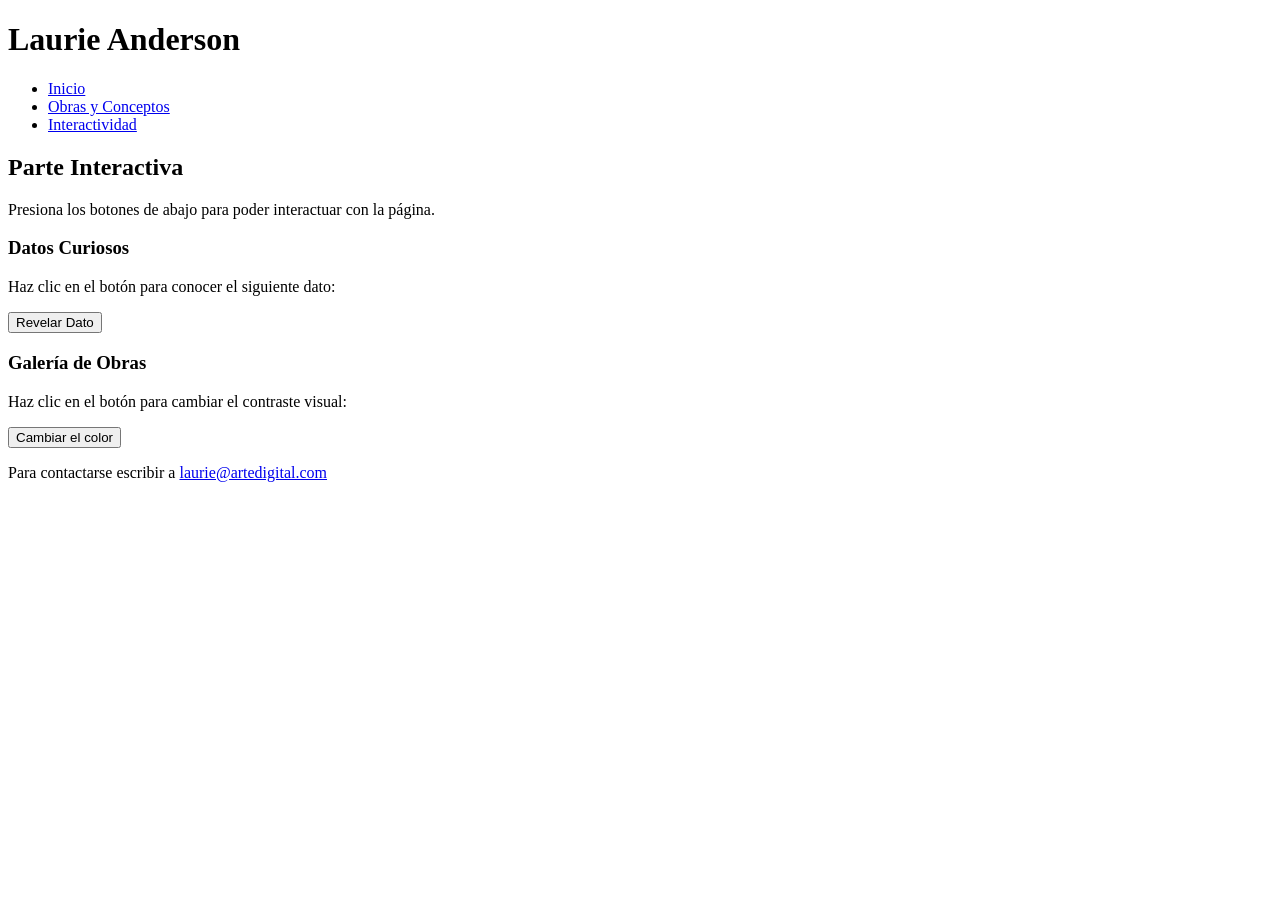
==== ejercicios/index.html @ 32c8f4b6 "Create index.html (ejercicios) Armado del index.html de la parte de ejercicios, quiero implementar l" ====
<!DOCTYPE html>
<html lang="es">
<head>
    <meta charset="UTF-8">
    <title>Interactividad | Laurie Anderson</title>
</head>
<body>
    <div class="contenedor">
        <header>
            <h1>Laurie Anderson</h1>
            <nav>
                <ul>
                    <li><a href="../index.html">Inicio</a></li>
                    <li><a href="../galeria/index.html">Obras y Conceptos</a></li>
                    <li><a href="index.html" class="activo">Interactividad</a></li>
                </ul>
            </nav>
        </header>
        <main>
            <h2>Parte Interactiva</h2>
            <p>Presiona los botones de abajo para poder interactuar con la página.</p>
            <section>
                <h3>Datos Curiosos</h3>
                <p>Haz clic en el botón para conocer el siguiente dato:</p>
                <button>Revelar Dato</button>
            </section>

            <section>
                <h3>Galería de Obras</h3>
                <p>Haz clic en el botón para cambiar el contraste visual:</p>
                <button>Cambiar el color</button>
            </section>
        </main>
        <footer>
            <p>Para contactarse escribir a <a href="mailto:laurie@artedigital.com">laurie@artedigital.com</a></p>
        </footer>
    </div>
</body>
</html>
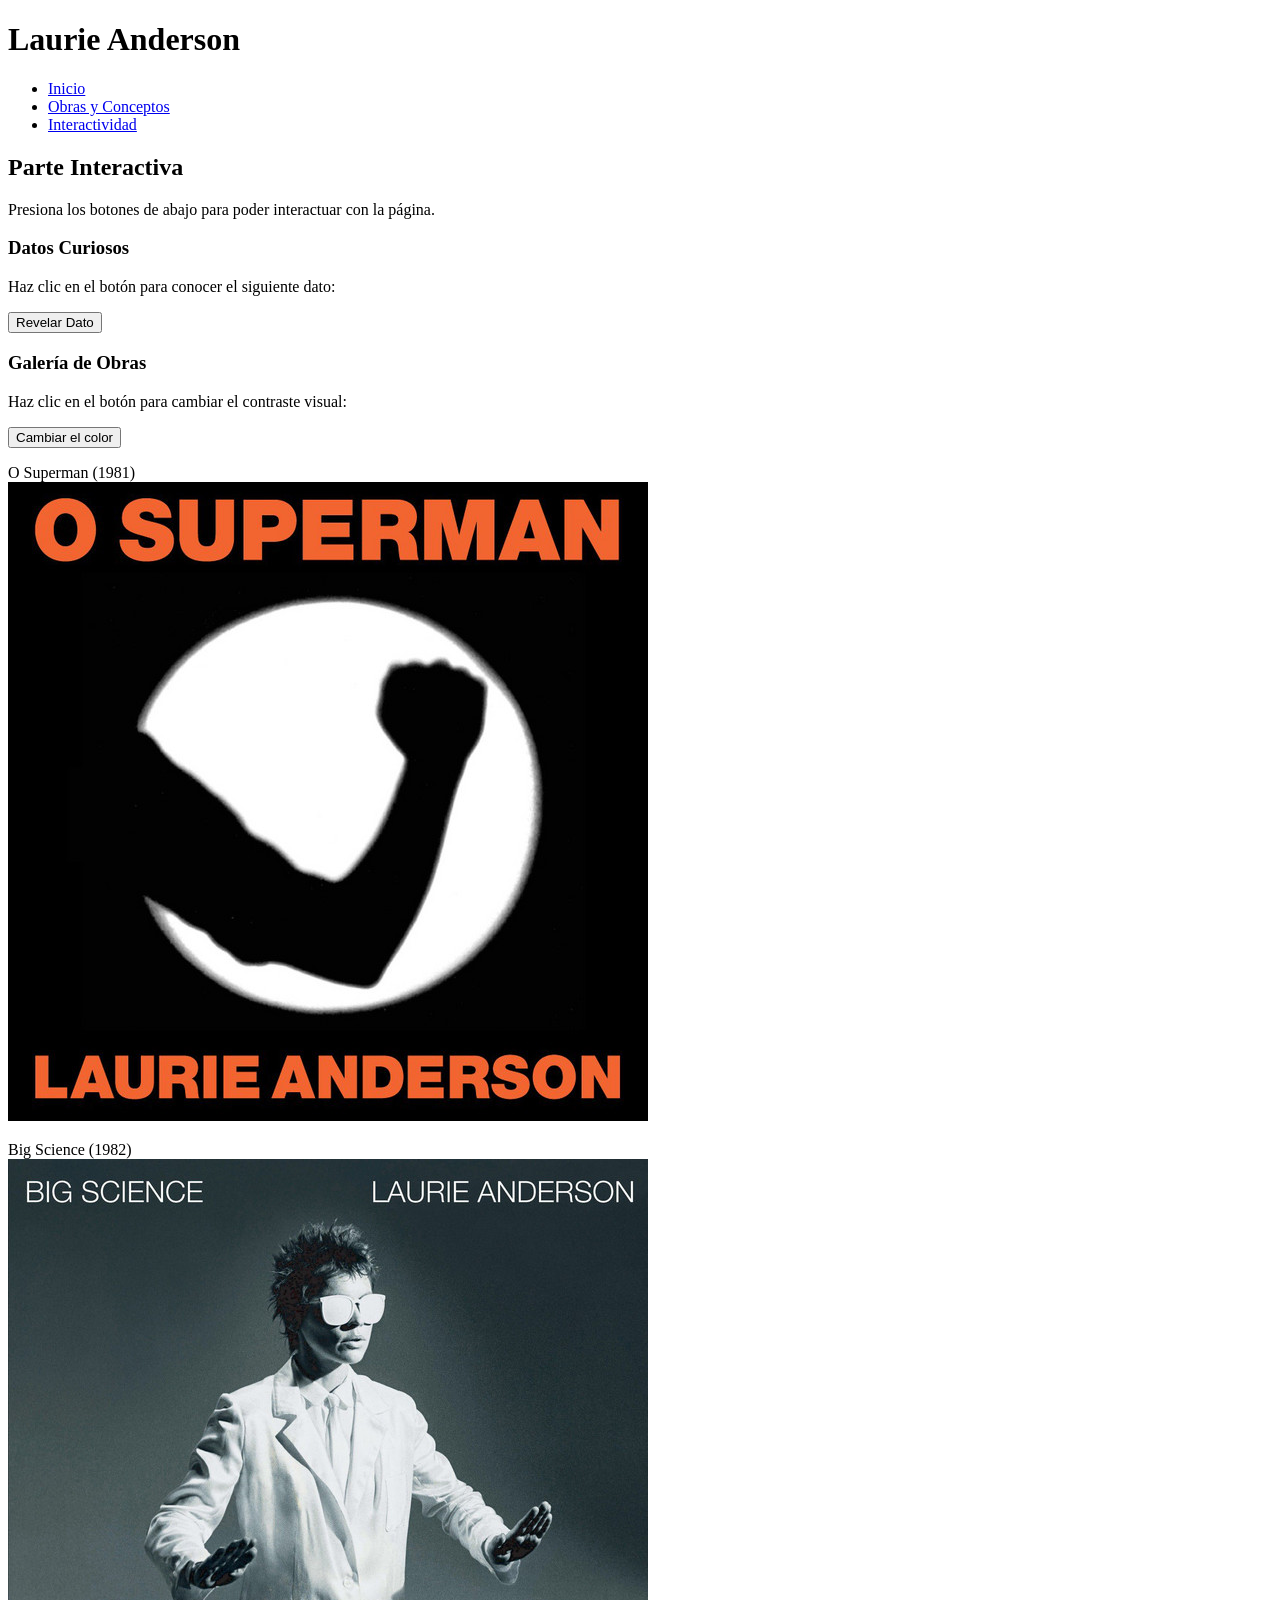
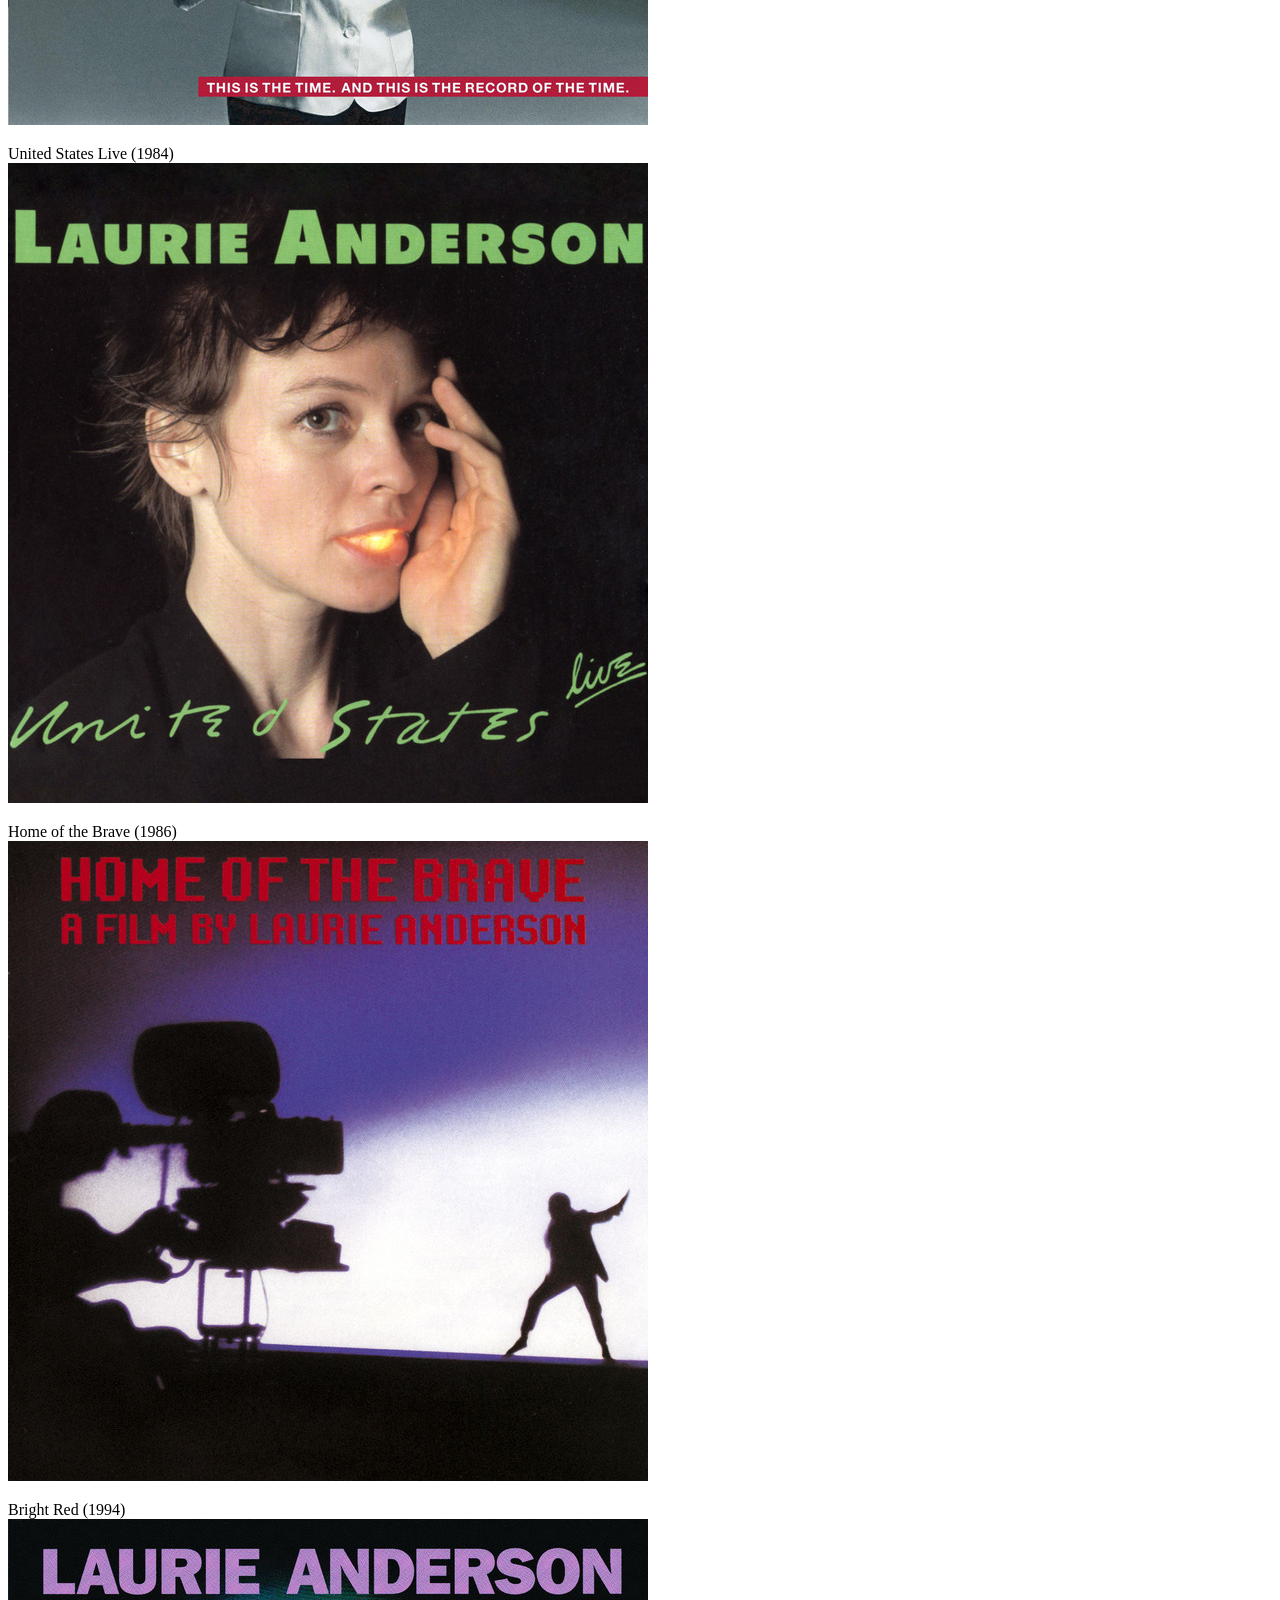
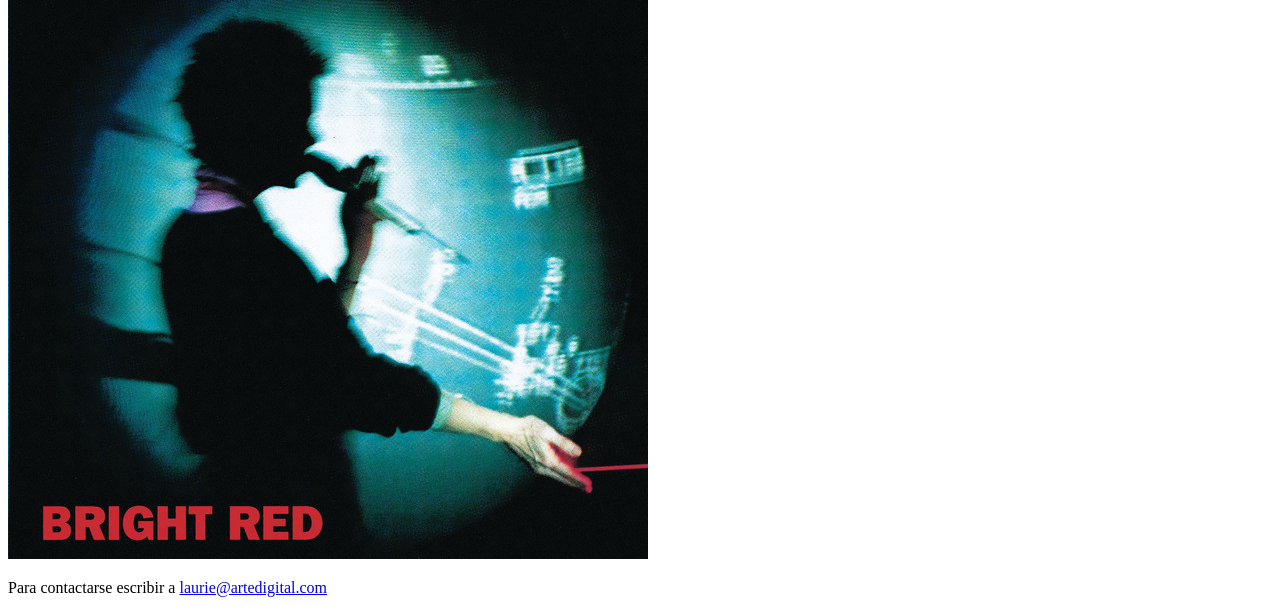
==== commit 71354b12: "Update index.html (ejercicios) Añadí la vinculación entre el index.html y el script.js que faltaba e" ====
--- a/ejercicios/index.html
+++ b/ejercicios/index.html
@@ -22,18 +22,20 @@
             <section>
                 <h3>Datos Curiosos</h3>
                 <p>Haz clic en el botón para conocer el siguiente dato:</p>
-                <button>Revelar Dato</button>
+                <button id="btn-dato">Revelar Dato</button>
             </section>
 
             <section>
                 <h3>Galería de Obras</h3>
                 <p>Haz clic en el botón para cambiar el contraste visual:</p>
-                <button>Cambiar el color</button>
+                <button id="btn-tema">Cambiar el color</button>
+                <div id="galeria-obras"></div>
             </section>
         </main>
         <footer>
             <p>Para contactarse escribir a <a href="mailto:laurie@artedigital.com">laurie@artedigital.com</a></p>
         </footer>
     </div>
+    <script src="../js/script.js"></script>
 </body>
 </html>
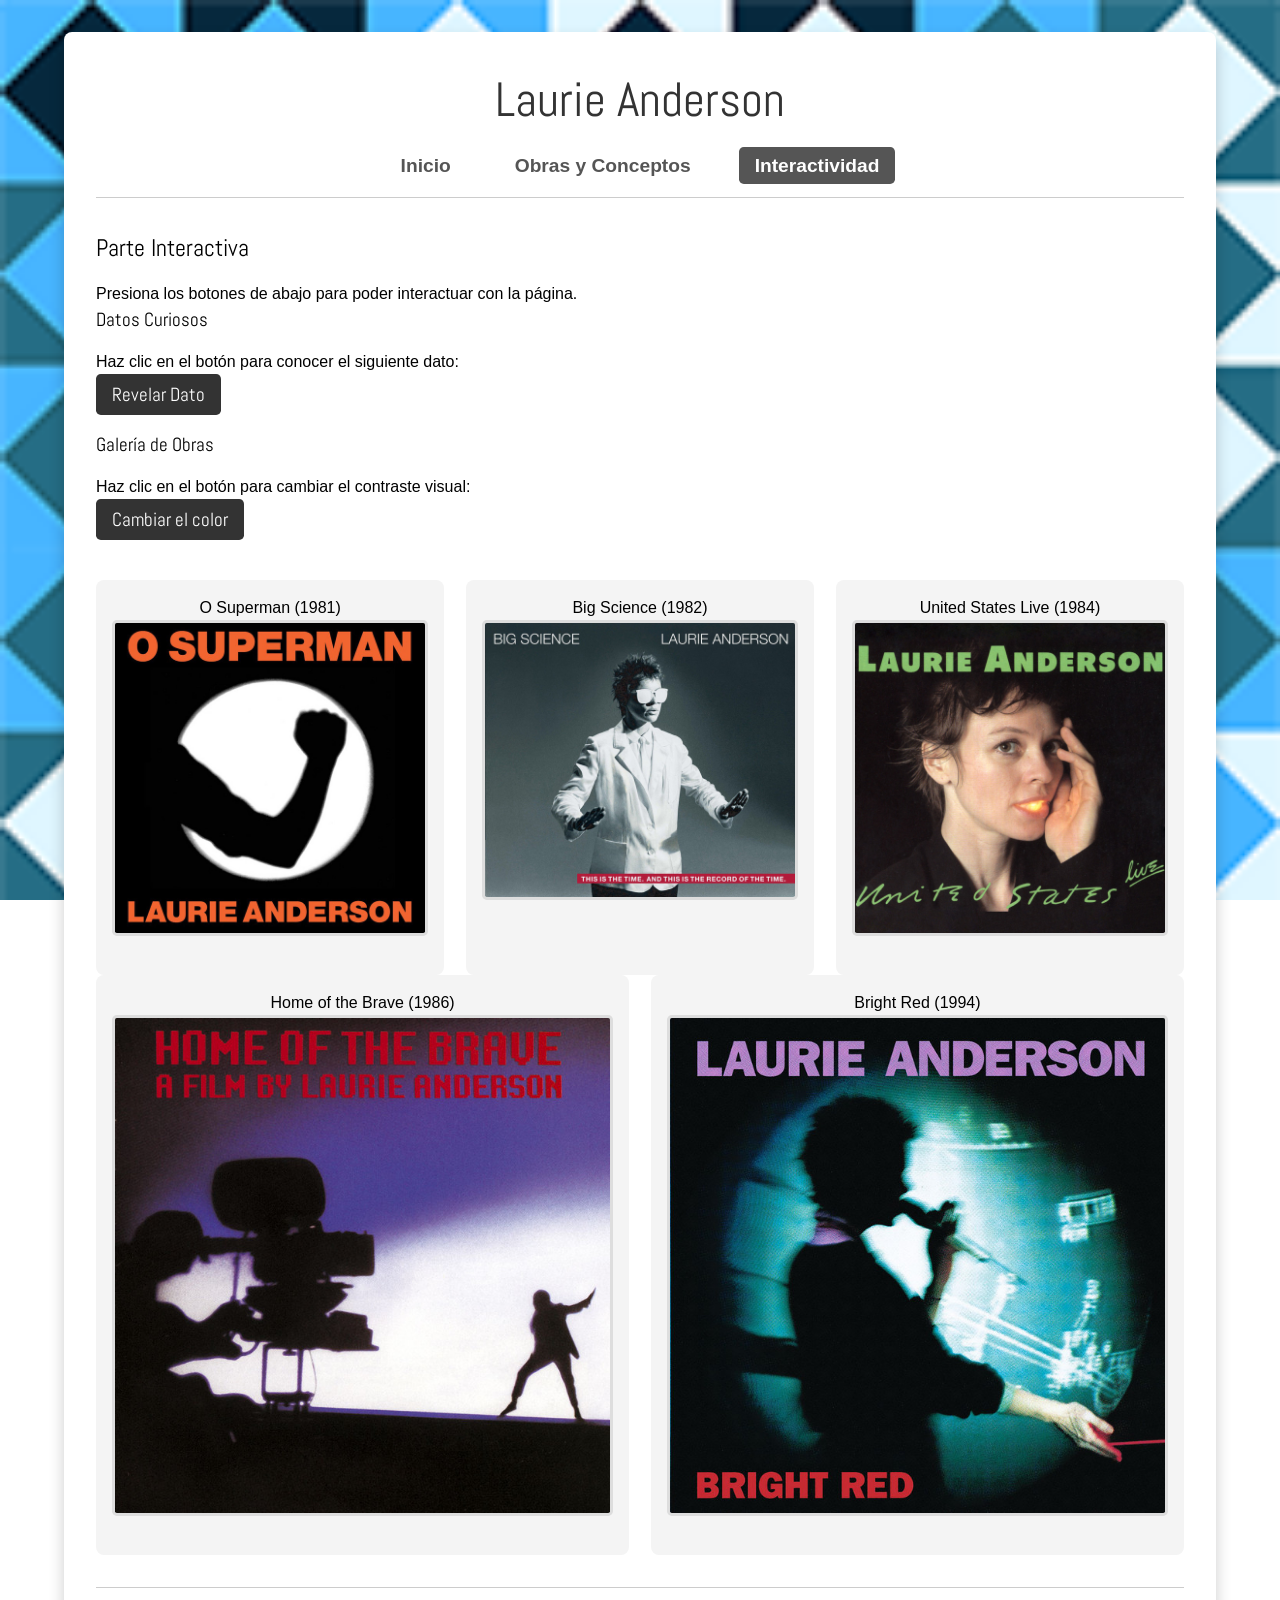
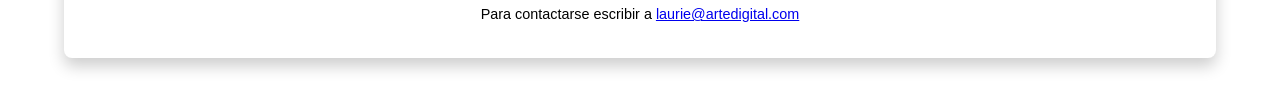
==== commit 07275b6f: "Update index.html (ejercicios) Se añadió la tipografía solicitada en la consigna mediante la ayuda d" ====
--- a/ejercicios/index.html
+++ b/ejercicios/index.html
@@ -3,6 +3,8 @@
 <head>
     <meta charset="UTF-8">
     <title>Interactividad | Laurie Anderson</title>
+    <link href="https://fonts.googleapis.com/css2?family=Abel&display=swap" rel="stylesheet">
+    <link rel="stylesheet" href="../css/estilos.css">
 </head>
 <body>
     <div class="contenedor">
--- a/css/estilos.css
+++ b/css/estilos.css
@@ -0,0 +1,197 @@
+/* =========================================
+   ESTILOS GENERALES Y RESET
+========================================= */
+* {
+    margin: 0;
+    padding: 0;
+    box-sizing: border-box;
+}
+
+body {
+    /* Tipografía base para textos comunes (NO es Abel) */
+    font-family: Arial, Helvetica, sans-serif;
+    font-size: 1rem;
+    line-height: 1.5;
+    
+    /* Fondo con la imagen solicitada */
+    background-image: url('../materiales-tema2/fondo.png');
+    background-size: cover;
+    background-attachment: fixed;
+    
+    /* FLEXBOX para centrar el contenedor horizontalmente */
+    display: flex;
+    justify-content: center;
+    padding: 2rem 0; /* Margen superior e inferior para visualizar el fondo */
+}
+
+/* Tipografía de Google SOLO en títulos y destacados */
+h1, h2, h3, .destacado {
+    font-family: 'Abel', sans-serif;
+    font-weight: 400;
+    margin-bottom: 1rem;
+}
+
+/* =========================================
+   CONTENEDOR PRINCIPAL
+========================================= */
+.contenedor {
+    width: 90%; /* Porcentaje como pide la consigna */
+    max-width: 75rem; /* rem como pide la consigna */
+    background-color: #ffffff; /* Color sólido para dar legibilidad sobre el fondo */
+    padding: 2rem;
+    border-radius: 0.5rem;
+    box-shadow: 0 0.5rem 1rem rgba(0,0,0,0.2);
+    /* Transición suave por si JavaScript cambia los colores */
+    transition: background-color 0.5s, color 0.5s; 
+}
+
+/* =========================================
+   ENCABEZADO Y NAVEGACIÓN
+========================================= */
+header {
+    text-align: center;
+    margin-bottom: 2rem;
+    border-bottom: 0.1rem solid #ccc;
+    padding-bottom: 1rem;
+}
+
+header h1 {
+    font-size: 3rem;
+    color: #333;
+}
+
+nav ul {
+    list-style: none;
+    /* FLEXBOX para menú de navegación horizontal */
+    display: flex;
+    justify-content: center;
+    gap: 2rem; 
+}
+
+nav a {
+    text-decoration: none;
+    color: #555;
+    font-size: 1.2rem;
+    font-weight: bold;
+    padding: 0.5rem 1rem;
+    border-radius: 0.3rem;
+    transition: all 0.3s;
+}
+
+/* Estados del link (Hover y Activo) */
+nav a:hover {
+    background-color: #333;
+    color: #fff;
+}
+
+nav a.activo {
+    background-color: #555;
+    color: #fff;
+}
+
+/* =========================================
+   IMÁGENES
+========================================= */
+img {
+    max-width: 100%;
+    height: auto;
+    border-radius: 0.3rem;
+    margin-bottom: 1rem;
+}
+
+/* =========================================
+   LAYOUT 1: INICIO (3 Columnas Iguales)
+========================================= */
+.layout-inicio section {
+    /* FLEXBOX para 3 columnas */
+    display: flex;
+    justify-content: space-between;
+    gap: 2%; 
+}
+
+.layout-inicio article {
+    flex: 1; /* Esto obliga a que las 3 columnas midan exactamente lo mismo */
+    background-color: #f9f9f9;
+    padding: 1.5rem;
+    border-radius: 0.5rem;
+}
+
+/* =========================================
+   LAYOUT 2: GALERÍA (2 Columnas Diferentes)
+========================================= */
+.layout-galeria section {
+    /* FLEXBOX para 2 columnas */
+    display: flex;
+    gap: 3%;
+}
+
+.layout-galeria aside {
+    flex: 1; /* Columna más angosta */
+    background-color: #f1f1f1;
+    padding: 1.5rem;
+    border-radius: 0.5rem;
+}
+
+.layout-galeria aside ul {
+    margin-left: 1.5rem;
+}
+
+.layout-galeria div {
+    flex: 2.5; /* Columna más ancha (2.5 veces más grande que el aside) */
+}
+
+.layout-galeria article {
+    margin-bottom: 2rem;
+    padding-bottom: 1rem;
+    border-bottom: 0.1rem solid #eee;
+}
+
+/* =========================================
+   LAYOUT 3: INTERACTIVIDAD & GALERÍA JS
+========================================= */
+button {
+    font-family: 'Abel', sans-serif;
+    font-size: 1.2rem;
+    padding: 0.5rem 1rem;
+    margin-bottom: 1rem;
+    cursor: pointer;
+    background-color: #333;
+    color: white;
+    border: none;
+    border-radius: 0.3rem;
+}
+
+button:hover {
+    background-color: #555;
+}
+
+/* Galería inyectada por JS */
+#galeria-obras {
+    display: flex;
+    flex-wrap: wrap; /* Permite que las imágenes bajen a la siguiente línea */
+    gap: 2%;
+    margin-top: 1.5rem;
+}
+
+#galeria-obras div {
+    flex: 1 1 30%; /* Tamaño base del 30% para formar una grilla */
+    text-align: center;
+    background-color: #f4f4f4;
+    padding: 1rem;
+    border-radius: 0.5rem;
+}
+
+#galeria-obras img {
+    border: 0.2rem solid #ddd;
+}
+
+/* =========================================
+   PIE DE PÁGINA
+========================================= */
+footer {
+    text-align: center;
+    margin-top: 2rem;
+    padding-top: 1rem;
+    border-top: 0.1rem solid #ccc;
+    font-size: 0.9rem;
+}
